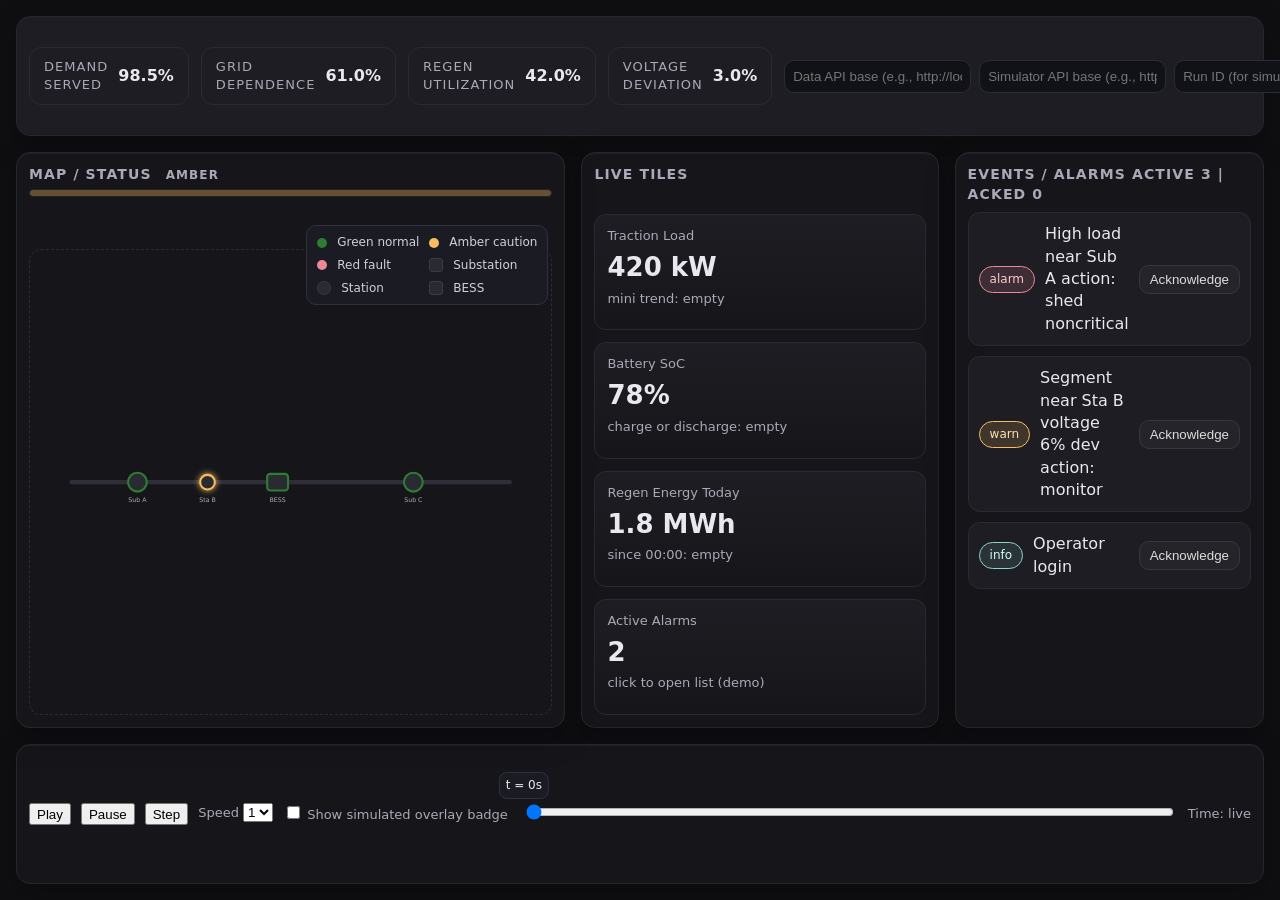
==== dashboard/index.html @ 7cfeedef "file structure 1" ====
<!DOCTYPE html>
<html lang="en">
<head>
  <meta charset="utf-8">
  <meta name="viewport" content="width=device-width, initial-scale=1">
  <title>REMS Dashboard</title>
  <link rel="stylesheet" href="css/styles.css">
</head>
<body>
  <div class="wrap">
    <header id="kpis" class="panel">
      <div class="kpi"><span class="label">Demand Served</span><span id="kpi-demand" class="value">empty</span></div>
      <div class="kpi"><span class="label">Grid Dependence</span><span id="kpi-grid" class="value">empty</span></div>
      <div class="kpi"><span class="label">Regen Utilization</span><span id="kpi-regen" class="value">empty</span></div>
      <div class="kpi"><span class="label">Voltage Deviation</span><span id="kpi-volt" class="value">empty</span></div>
      <div class="cfg">
        <input id="dataBase" placeholder="Data API base (e.g., http://localhost:9000)" />
        <input id="simBase" placeholder="Simulator API base (e.g., http://localhost:9100)" />
        <input id="runId" placeholder="Run ID (for simulator)" />
        <button id="btnFetchLive">Fetch Live</button>
        <button id="btnFetchRun">Fetch Run</button>
        <button id="btnDemoLive">Demo Live</button>
        <button id="btnDemoRun">Demo Run</button>
        <span id="lastUpdate" class="meta muted">Last update: none</span>
      </div>
    </header>

    <section id="map" class="panel">
      <div class="badge sim" id="simBadge">SIMULATED</div>
      <h3 class="title">Map / Status <span id="statusText" class="statusText">unknown</span></h3>
      <div class="statusbar" id="statusbar" aria-hidden="true"></div>
      <div class="legend" id="legend">
        <div><span class="chip dot green"></span> Green normal</div>
        <div><span class="chip dot amber"></span> Amber caution</div>
        <div><span class="chip dot red"></span> Red fault</div>
        <div><span class="chip shape sub"></span> Substation</div>
        <div><span class="chip shape sta"></span> Station</div>
        <div><span class="chip shape bess"></span> BESS</div>
      </div>
      <div class="mapbox">
        <svg id="mapSvg" viewBox="0 0 1000 420">
          <path d="M80 210 L920 210" class="track"/>
        </svg>
        <div class="tip" id="tip"></div>
      </div>
    </section>

    <section id="tiles" class="panel">
      <h3 class="title">Live Tiles</h3>
      <div class="tile" data-key="tractionLoad">
        <div class="small">Traction Load</div>
        <div class="big" id="tile-load">empty</div>
        <div class="small">mini trend: empty</div>
      </div>
      <div class="tile" data-key="batterySOC">
        <div class="small">Battery SoC</div>
        <div class="big" id="tile-soc">empty</div>
        <div class="small">charge or discharge: empty</div>
      </div>
      <div class="tile" data-key="regenToday">
        <div class="small">Regen Energy Today</div>
        <div class="big" id="tile-regen">empty</div>
        <div class="small">since 00:00: empty</div>
      </div>
      <div class="tile" data-key="activeAlarms">
        <div class="small">Active Alarms</div>
        <div class="big" id="tile-alarms">empty</div>
        <div class="small">click to open list (demo)</div>
      </div>
    </section>

    <section id="events" class="panel">
      <h3 class="title">Events / Alarms <span id="evtCounts" class="muted"></span></h3>
      <div id="eventList"></div>
    </section>

    <section id="timeline" class="panel">
      <div class="controls">
        <button id="play">Play</button>
        <button id="pause">Pause</button>
        <button id="step">Step</button>
        <label class="meta">Speed
          <select id="speed"><option>1</option><option>2</option><option>4</option></select>
        </label>
        <label class="meta"><input type="checkbox" id="toggleSim"> Show simulated overlay badge</label>
      </div>
      <div class="sliderWrap">
        <input id="slider" type="range" min="0" max="0" value="0">
        <div id="playhead" class="playhead-badge">t = 0s</div>
        <div id="ticks" class="ticks"></div>
      </div>
      <div class="meta"><span id="timeLabel">Time: empty</span></div>
    </section>
  </div>

  <input id="pickLive" type="file" accept=".json,application/json" style="display:none" />
  <input id="pickRun" type="file" accept=".json,application/json" style="display:none" />

  <script src="js/app.js"></script>
</body>
</html>
---- dashboard/css/styles.css ----
*{box-sizing:border-box}
:root{--bg:#0f0f12;--panel:#16161a;--panel2:#1d1d23;--text:#e8e8ee;--muted:#a9a9b8;--accent:#7aa2f7}
body{margin:0;background:var(--bg);color:var(--text);font:16px/1.4 system-ui,-apple-system,Segoe UI,Roboto,Helvetica,Arial}
.wrap{display:grid;grid-template-rows:120px 1fr 1fr 140px;grid-template-columns:2fr 1.3fr 1fr;grid-template-areas:
"kpis kpis kpis" "map tiles events" "map tiles events" "timeline timeline timeline";gap:16px;padding:16px;min-height:100vh}
.panel{background:var(--panel);border:1px solid #26262f;border-radius:14px;box-shadow:0 1px 0 #20202a inset,0 10px 30px rgba(0,0,0,.25);padding:12px}
.title{font-weight:700;font-size:14px;color:var(--muted);letter-spacing:.08em;text-transform:uppercase;margin:0 0 8px}
.muted{color:#a9a9b8}
#kpis{grid-area:kpis;display:flex;gap:12px;align-items:center;padding:12px;background:var(--panel2)}
.kpi{display:flex;align-items:center;gap:10px;padding:10px 14px;border:1px solid #2a2a34;border-radius:12px}
.kpi .label{font-size:13px;color:var(--muted);text-transform:uppercase;letter-spacing:.08em}
.kpi .value{font-weight:750}
#kpis .cfg{margin-left:auto;display:flex;gap:8px;align-items:center}
#kpis .cfg input{width:200px;background:#111217;color:#fff;border:1px solid #2b2b33;border-radius:10px;padding:8px}
#kpis .cfg button{background:#24242a;border:1px solid #373744;color:#ddd;border-radius:10px;padding:8px 10px;cursor:pointer}
#map{grid-area:map;display:flex;flex-direction:column;position:relative}
.statusText{margin-left:8px;color:#a9a9b8;font-size:12px}
.statusbar{position:absolute;left:12px;right:12px;top:36px;height:8px;border-radius:8px;background:#2a2a33;border:1px solid #373744;color:transparent}
.mapbox{flex:1;border:1px dashed #2b2b34;border-radius:12px;display:grid;place-items:center;color:var(--muted);margin-top:56px;min-height:260px}
#mapSvg{width:100%;height:100%}
.track{stroke:#2f2f3a;stroke-width:8;stroke-linecap:round;fill:none}
.site-dot{fill:#2a2a33;stroke-width:4}
.blink{animation:blink 1s linear infinite}
@keyframes blink{0%{opacity:1}50%{opacity:.3}100%{opacity:1}}
.site-label{fill:#a9a9b8;font-size:12px;text-anchor:middle}
.badge{position:absolute;top:26px;right:16px;background:#2a2a33;color:#bfc1ff;border:1px solid #3a3a48;padding:6px 10px;border-radius:999px;font-size:12px}
.sim{display:none}
.legend{position:absolute;top:72px;right:16px;display:grid;grid-template-columns:auto auto;gap:6px 10px;background:#1b1b24;border:1px solid #303040;padding:8px 10px;border-radius:10px;font-size:12px;color:#cfd0da}
.chip{display:inline-block;vertical-align:middle;margin-right:6px}
.chip.dot{width:10px;height:10px;border-radius:999px}
.chip.dot.green{background:#2e7d32}
.chip.dot.amber{background:#f8bd60}
.chip.dot.red{background:#ed8796}
.chip.shape{width:14px;height:14px;display:inline-grid;place-items:center;border:1px solid #3a3a48;border-radius:3px;background:#2a2a33}
.chip.shape.sub{box-shadow:inset 0 0 0 3px #2a2a33}
.chip.shape.sta{border-radius:999px}
.chip.shape.bess{border-radius:3px}
.tip{position:absolute;pointer-events:none;background:#1b1b24;border:1px solid #303040;padding:8px 10px;border-radius:10px;font-size:13px;color:#eaeaf6;opacity:0;transform:translate(-50%,-120%);transition:opacity .12s}
#tiles{grid-area:tiles;display:grid;grid-template-columns:1fr;gap:12px}
.tile{border:1px solid #2a2a34;border-radius:12px;padding:12px;background:linear-gradient(180deg,var(--panel2),var(--panel));cursor:pointer}
.tile .big{font-size:26px;font-weight:800;margin:4px 0}
.tile .small{color:#a9a9b8;font-size:13px}
#events{grid-area:events;display:flex;flex-direction:column}
#eventList{display:flex;flex-direction:column;gap:10px}
.event{border:1px solid #2a2a34;border-radius:12px;padding:10px;background:var(--panel2);display:grid;grid-template-columns:auto 1fr auto;gap:10px;align-items:center}
.event.flash{animation:flash 1.2s ease-out 1}
@keyframes flash{0%{box-shadow:0 0 0 rgba(0,0,0,0)}30%{box-shadow:0 0 0 5px rgba(122,162,247,.2)}100%{box-shadow:0 0 0 rgba(0,0,0,0)}}
.event .pill{border-radius:999px;padding:4px 10px;font-size:12px;border:1px solid #333}
.event button{background:#24242a;border:1px solid #373744;color:#ddd;border-radius:10px;padding:6px 10px;cursor:pointer}
.event button.acked{background:#1e402e;border-color:#2f7a50;color:#c7f9de}
#timeline{grid-area:timeline;display:grid;grid-template-columns:auto 1fr auto;gap:16px;align-items:center}
.controls{display:flex;gap:10px;flex-wrap:wrap}
.meta{color:#a9a9b8;font-size:13px}
.sliderWrap{position:relative}
#slider{width:100%}
.playhead-badge{position:absolute;top:-30px;left:0;transform:translateX(-50%);background:#1b1b24;border:1px solid #303040;padding:4px 6px;border-radius:8px;font-size:12px;pointer-events:none}
.ticks{position:absolute;left:0;right:0;bottom:-8px;height:8px}
.tick{position:absolute;bottom:0;width:2px;height:8px;background:#7aa2f7}
.tick.alarm{height:12px;background:#ed8796}
@media (max-width:1100px){.wrap{grid-template-columns:1fr;grid-template-areas:"kpis""map""tiles""events""timeline"}}
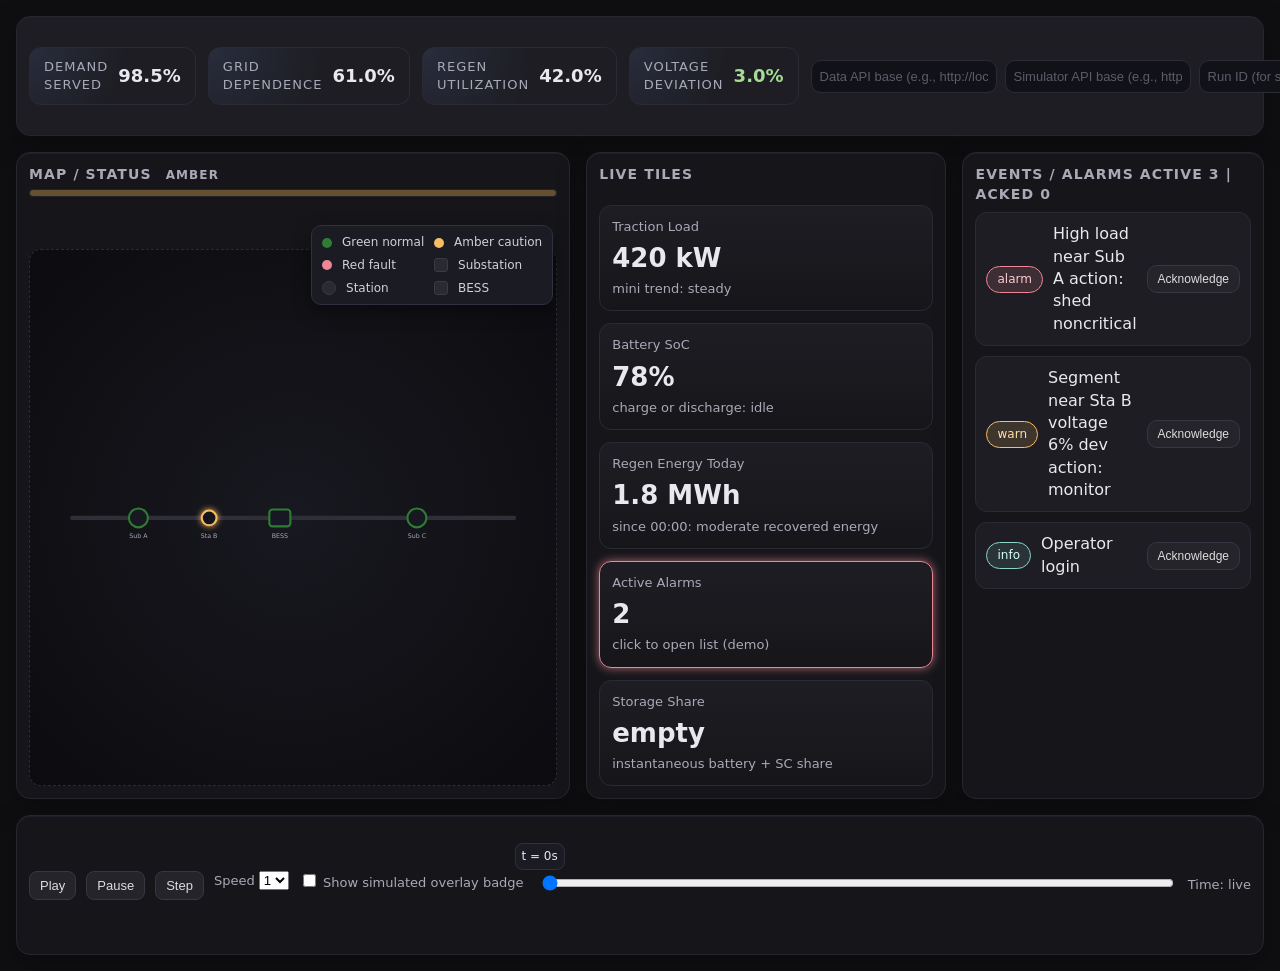
==== commit 3c13f49b: "Polish pass 2" ====
--- a/dashboard/index.html
+++ b/dashboard/index.html
@@ -67,6 +67,11 @@
         <div class="big" id="tile-alarms">empty</div>
         <div class="small">click to open list (demo)</div>
       </div>
+      <div class="tile" data-key="storageShare">
+        <div class="small">Storage Share</div>
+        <div class="big" id="tile-storage">empty</div>
+        <div class="small">instantaneous battery + SC share</div>
+      </div>
     </section>
 
     <section id="events" class="panel">
--- a/dashboard/css/styles.css
+++ b/dashboard/css/styles.css
@@ -1,60 +1,563 @@
 *{box-sizing:border-box}
-:root{--bg:#0f0f12;--panel:#16161a;--panel2:#1d1d23;--text:#e8e8ee;--muted:#a9a9b8;--accent:#7aa2f7}
-body{margin:0;background:var(--bg);color:var(--text);font:16px/1.4 system-ui,-apple-system,Segoe UI,Roboto,Helvetica,Arial}
-.wrap{display:grid;grid-template-rows:120px 1fr 1fr 140px;grid-template-columns:2fr 1.3fr 1fr;grid-template-areas:
-"kpis kpis kpis" "map tiles events" "map tiles events" "timeline timeline timeline";gap:16px;padding:16px;min-height:100vh}
-.panel{background:var(--panel);border:1px solid #26262f;border-radius:14px;box-shadow:0 1px 0 #20202a inset,0 10px 30px rgba(0,0,0,.25);padding:12px}
-.title{font-weight:700;font-size:14px;color:var(--muted);letter-spacing:.08em;text-transform:uppercase;margin:0 0 8px}
-.muted{color:#a9a9b8}
-#kpis{grid-area:kpis;display:flex;gap:12px;align-items:center;padding:12px;background:var(--panel2)}
-.kpi{display:flex;align-items:center;gap:10px;padding:10px 14px;border:1px solid #2a2a34;border-radius:12px}
-.kpi .label{font-size:13px;color:var(--muted);text-transform:uppercase;letter-spacing:.08em}
-.kpi .value{font-weight:750}
-#kpis .cfg{margin-left:auto;display:flex;gap:8px;align-items:center}
-#kpis .cfg input{width:200px;background:#111217;color:#fff;border:1px solid #2b2b33;border-radius:10px;padding:8px}
-#kpis .cfg button{background:#24242a;border:1px solid #373744;color:#ddd;border-radius:10px;padding:8px 10px;cursor:pointer}
-#map{grid-area:map;display:flex;flex-direction:column;position:relative}
-.statusText{margin-left:8px;color:#a9a9b8;font-size:12px}
-.statusbar{position:absolute;left:12px;right:12px;top:36px;height:8px;border-radius:8px;background:#2a2a33;border:1px solid #373744;color:transparent}
-.mapbox{flex:1;border:1px dashed #2b2b34;border-radius:12px;display:grid;place-items:center;color:var(--muted);margin-top:56px;min-height:260px}
-#mapSvg{width:100%;height:100%}
-.track{stroke:#2f2f3a;stroke-width:8;stroke-linecap:round;fill:none}
-.site-dot{fill:#2a2a33;stroke-width:4}
-.blink{animation:blink 1s linear infinite}
-@keyframes blink{0%{opacity:1}50%{opacity:.3}100%{opacity:1}}
-.site-label{fill:#a9a9b8;font-size:12px;text-anchor:middle}
-.badge{position:absolute;top:26px;right:16px;background:#2a2a33;color:#bfc1ff;border:1px solid #3a3a48;padding:6px 10px;border-radius:999px;font-size:12px}
-.sim{display:none}
-.legend{position:absolute;top:72px;right:16px;display:grid;grid-template-columns:auto auto;gap:6px 10px;background:#1b1b24;border:1px solid #303040;padding:8px 10px;border-radius:10px;font-size:12px;color:#cfd0da}
-.chip{display:inline-block;vertical-align:middle;margin-right:6px}
-.chip.dot{width:10px;height:10px;border-radius:999px}
-.chip.dot.green{background:#2e7d32}
-.chip.dot.amber{background:#f8bd60}
-.chip.dot.red{background:#ed8796}
-.chip.shape{width:14px;height:14px;display:inline-grid;place-items:center;border:1px solid #3a3a48;border-radius:3px;background:#2a2a33}
-.chip.shape.sub{box-shadow:inset 0 0 0 3px #2a2a33}
-.chip.shape.sta{border-radius:999px}
-.chip.shape.bess{border-radius:3px}
-.tip{position:absolute;pointer-events:none;background:#1b1b24;border:1px solid #303040;padding:8px 10px;border-radius:10px;font-size:13px;color:#eaeaf6;opacity:0;transform:translate(-50%,-120%);transition:opacity .12s}
-#tiles{grid-area:tiles;display:grid;grid-template-columns:1fr;gap:12px}
-.tile{border:1px solid #2a2a34;border-radius:12px;padding:12px;background:linear-gradient(180deg,var(--panel2),var(--panel));cursor:pointer}
-.tile .big{font-size:26px;font-weight:800;margin:4px 0}
-.tile .small{color:#a9a9b8;font-size:13px}
-#events{grid-area:events;display:flex;flex-direction:column}
-#eventList{display:flex;flex-direction:column;gap:10px}
-.event{border:1px solid #2a2a34;border-radius:12px;padding:10px;background:var(--panel2);display:grid;grid-template-columns:auto 1fr auto;gap:10px;align-items:center}
-.event.flash{animation:flash 1.2s ease-out 1}
-@keyframes flash{0%{box-shadow:0 0 0 rgba(0,0,0,0)}30%{box-shadow:0 0 0 5px rgba(122,162,247,.2)}100%{box-shadow:0 0 0 rgba(0,0,0,0)}}
-.event .pill{border-radius:999px;padding:4px 10px;font-size:12px;border:1px solid #333}
-.event button{background:#24242a;border:1px solid #373744;color:#ddd;border-radius:10px;padding:6px 10px;cursor:pointer}
-.event button.acked{background:#1e402e;border-color:#2f7a50;color:#c7f9de}
-#timeline{grid-area:timeline;display:grid;grid-template-columns:auto 1fr auto;gap:16px;align-items:center}
-.controls{display:flex;gap:10px;flex-wrap:wrap}
-.meta{color:#a9a9b8;font-size:13px}
-.sliderWrap{position:relative}
-#slider{width:100%}
-.playhead-badge{position:absolute;top:-30px;left:0;transform:translateX(-50%);background:#1b1b24;border:1px solid #303040;padding:4px 6px;border-radius:8px;font-size:12px;pointer-events:none}
-.ticks{position:absolute;left:0;right:0;bottom:-8px;height:8px}
-.tick{position:absolute;bottom:0;width:2px;height:8px;background:#7aa2f7}
-.tick.alarm{height:12px;background:#ed8796}
-@media (max-width:1100px){.wrap{grid-template-columns:1fr;grid-template-areas:"kpis""map""tiles""events""timeline"}}
+
+/* ------------------------------------------------------------------
+   Theme tokens
+------------------------------------------------------------------ */
+:root{
+  --bg:#0f0f12;
+  --panel:#16161a;
+  --panel2:#1d1d23;
+  --text:#e8e8ee;
+  --muted:#a9a9b8;
+  --accent:#7aa2f7;
+  --accent-soft:rgba(122,162,247,.16);
+  --border:#26262f;
+  --border-strong:#303040;
+  --shadow-soft:0 10px 30px rgba(0,0,0,.25);
+}
+
+/* ------------------------------------------------------------------
+   Layout
+------------------------------------------------------------------ */
+body{
+  margin:0;
+  background:var(--bg);
+  color:var(--text);
+  font:16px/1.4 system-ui,-apple-system,Segoe UI,Roboto,Helvetica,Arial;
+}
+
+.wrap{
+  display:grid;
+  grid-template-rows:120px 1fr 1fr 140px;
+  grid-template-columns:2fr 1.3fr 1fr;
+  grid-template-areas:
+    "kpis kpis kpis"
+    "map  tiles events"
+    "map  tiles events"
+    "timeline timeline timeline";
+  gap:16px;
+  padding:16px;
+  min-height:100vh;
+}
+
+/* ------------------------------------------------------------------
+   Panels
+------------------------------------------------------------------ */
+.panel{
+  background:var(--panel);
+  border:1px solid var(--border);
+  border-radius:14px;
+  box-shadow:0 1px 0 #20202a inset,var(--shadow-soft);
+  padding:12px;
+  position:relative;
+}
+
+.title{
+  font-weight:700;
+  font-size:14px;
+  color:var(--muted);
+  letter-spacing:.08em;
+  text-transform:uppercase;
+  margin:0 0 8px;
+}
+
+.muted{color:var(--muted);}
+
+/* ------------------------------------------------------------------
+   KPI header
+------------------------------------------------------------------ */
+#kpis{
+  grid-area:kpis;
+  display:flex;
+  gap:12px;
+  align-items:center;
+  padding:12px;
+  background:var(--panel2);
+  border-radius:14px;
+  border:1px solid var(--border);
+}
+
+.kpi{
+  display:flex;
+  align-items:center;
+  gap:10px;
+  padding:10px 14px;
+  border:1px solid #2a2a34;
+  border-radius:12px;
+  background:radial-gradient(circle at top left,rgba(122,162,247,.12),transparent 55%);
+  transition:background .18s ease,border-color .18s ease,transform .12s ease;
+}
+
+.kpi .label{
+  font-size:13px;
+  color:var(--muted);
+  text-transform:uppercase;
+  letter-spacing:.08em;
+}
+
+.kpi .value{
+  font-weight:750;
+  font-size:18px;
+}
+
+.kpi:hover{
+  border-color:#3b3b4a;
+  background:radial-gradient(circle at top left,rgba(122,162,247,.2),transparent 60%);
+  transform:translateY(-1px);
+}
+
+/* config controls */
+#kpis .cfg{
+  margin-left:auto;
+  display:flex;
+  gap:8px;
+  align-items:center;
+}
+
+#kpis .cfg input{
+  width:200px;
+  background:#111217;
+  color:#fff;
+  border:1px solid #2b2b33;
+  border-radius:10px;
+  padding:8px;
+  font-size:13px;
+}
+
+#kpis .cfg input::placeholder{
+  color:#5c5c6a;
+}
+
+#kpis .cfg button{
+  background:#24242a;
+  border:1px solid #373744;
+  color:#ddd;
+  border-radius:10px;
+  padding:8px 10px;
+  cursor:pointer;
+  font-size:13px;
+  transition:background .16s ease,border-color .16s ease,transform .08s ease;
+}
+
+#kpis .cfg button:hover{
+  background:#2b2b33;
+  border-color:#4b4b5c;
+  transform:translateY(-1px);
+}
+
+/* Demo buttons visually de-emphasised (but still functional) */
+#btnDemoLive,
+#btnDemoRun{
+  opacity:.65;
+  border-style:dashed;
+}
+
+/* ------------------------------------------------------------------
+   Map / corridor
+------------------------------------------------------------------ */
+#map{
+  grid-area:map;
+  display:flex;
+  flex-direction:column;
+  position:relative;
+}
+
+.statusText{
+  margin-left:8px;
+  color:var(--muted);
+  font-size:12px;
+}
+
+.statusbar{
+  position:absolute;
+  left:12px;
+  right:12px;
+  top:36px;
+  height:8px;
+  border-radius:8px;
+  background:#2a2a33;
+  border:1px solid #373744;
+  color:transparent;
+  opacity:.25;
+  transition:background .2s ease,opacity .2s ease;
+}
+
+.mapbox{
+  flex:1;
+  border:1px dashed #2b2b34;
+  border-radius:12px;
+  display:grid;
+  place-items:center;
+  color:var(--muted);
+  margin-top:56px;
+  min-height:260px;
+  background:radial-gradient(circle at center,#181820 0,#111116 55%,#0c0c10 100%);
+  overflow:hidden;
+}
+
+#mapSvg{
+  width:100%;
+  height:100%;
+}
+
+.track{
+  stroke:#2f2f3a;
+  stroke-width:8;
+  stroke-linecap:round;
+  fill:none;
+}
+
+/* asset markers */
+.site-dot{
+  fill:#1a1a22;
+  stroke-width:4;
+  transition:transform .12s ease,stroke .16s ease,filter .16s ease,opacity .16s ease;
+}
+
+/* differentiate by type purely with stroke / shape already in SVG */
+.site-dot[data-type="substation"]{fill:#181822;}
+.site-dot[data-type="station"]{fill:#14141d;}
+.site-dot[data-type="bess"]{fill:#181824;}
+
+.blink{animation:blink 1s linear infinite;}
+
+@keyframes blink{
+  0%{opacity:1}
+  50%{opacity:.3}
+  100%{opacity:1}
+}
+
+.site-label{
+  fill:var(--muted);
+  font-size:12px;
+  text-anchor:middle;
+}
+
+/* hover emphasis via CSS only */
+.site-dot:hover{
+  transform:scale(1.12);
+  filter:drop-shadow(0 0 8px rgba(122,162,247,.65));
+}
+
+.badge{
+  position:absolute;
+  top:26px;
+  right:16px;
+  background:#2a2a33;
+  color:#bfc1ff;
+  border:1px solid #3a3a48;
+  padding:6px 10px;
+  border-radius:999px;
+  font-size:12px;
+}
+
+/* toggled from JS */
+.sim{display:none;}
+
+.legend{
+  position:absolute;
+  top:72px;
+  right:16px;
+  display:grid;
+  grid-template-columns:auto auto;
+  gap:6px 10px;
+  background:#1b1b24;
+  border:1px solid var(--border-strong);
+  padding:8px 10px;
+  border-radius:10px;
+  font-size:12px;
+  color:#cfd0da;
+  box-shadow:0 6px 18px rgba(0,0,0,.35);
+}
+
+.chip{
+  display:inline-block;
+  vertical-align:middle;
+  margin-right:6px;
+}
+
+.chip.dot{
+  width:10px;
+  height:10px;
+  border-radius:999px;
+}
+
+.chip.dot.green{background:#2e7d32;}
+.chip.dot.amber{background:#f8bd60;}
+.chip.dot.red{background:#ed8796;}
+
+.chip.shape{
+  width:14px;
+  height:14px;
+  display:inline-grid;
+  place-items:center;
+  border:1px solid #3a3a48;
+  border-radius:3px;
+  background:#2a2a33;
+}
+
+.chip.shape.sub{box-shadow:inset 0 0 0 3px #2a2a33;}
+.chip.shape.sta{border-radius:999px;}
+.chip.shape.bess{border-radius:3px;}
+
+/* tooltip */
+.tip{
+  position:absolute;
+  pointer-events:none;
+  background:#1b1b24;
+  border:1px solid var(--border-strong);
+  padding:8px 10px;
+  border-radius:10px;
+  font-size:13px;
+  color:#eaeaf6;
+  opacity:0;
+  transform:translate(-50%,-120%);
+  transition:opacity .12s ease;
+  max-width:220px;
+  box-shadow:0 10px 30px rgba(0,0,0,.55);
+}
+
+/* ------------------------------------------------------------------
+   Tiles (live summary)
+------------------------------------------------------------------ */
+#tiles{
+  grid-area:tiles;
+  display:grid;
+  grid-template-columns:1fr;
+  gap:12px;
+}
+
+.tile{
+  border:1px solid #2a2a34;
+  border-radius:12px;
+  padding:12px;
+  background:linear-gradient(180deg,var(--panel2),var(--panel));
+  cursor:pointer;
+  transition:border-color .16s ease,box-shadow .16s ease,transform .1s ease,background .16s ease;
+}
+
+.tile .big{
+  font-size:26px;
+  font-weight:800;
+  margin:4px 0;
+}
+
+.tile .small{
+  color:var(--muted);
+  font-size:13px;
+}
+
+/* subtle focus when user hovers tiles */
+.tile:hover{
+  border-color:var(--accent);
+  box-shadow:0 0 0 1px var(--accent-soft),0 16px 26px rgba(0,0,0,.35);
+  transform:translateY(-2px);
+}
+
+/* ------------------------------------------------------------------
+   Events / alarms
+------------------------------------------------------------------ */
+#events{
+  grid-area:events;
+  display:flex;
+  flex-direction:column;
+}
+
+#eventList{
+  display:flex;
+  flex-direction:column;
+  gap:10px;
+  max-height:calc(100% - 40px);
+  overflow-y:auto;
+}
+
+/* make scrollbars less ugly in supporting browsers */
+#eventList{
+  scrollbar-width:thin;
+  scrollbar-color:#444 #16161a;
+}
+
+#eventList::-webkit-scrollbar{
+  width:6px;
+}
+
+#eventList::-webkit-scrollbar-track{
+  background:#16161a;
+}
+
+#eventList::-webkit-scrollbar-thumb{
+  background:#3b3b48;
+  border-radius:999px;
+}
+
+.event{
+  border:1px solid #2a2a34;
+  border-radius:12px;
+  padding:10px;
+  background:var(--panel2);
+  display:grid;
+  grid-template-columns:auto 1fr auto;
+  gap:10px;
+  align-items:center;
+  transition:border-color .14s ease,box-shadow .14s ease,transform .08s ease;
+}
+
+.event.flash{
+  animation:flash 1.2s ease-out 1;
+}
+
+@keyframes flash{
+  0%{box-shadow:0 0 0 rgba(0,0,0,0);}
+  30%{box-shadow:0 0 0 5px rgba(122,162,247,.2);}
+  100%{box-shadow:0 0 0 rgba(0,0,0,0);}
+}
+
+.event:hover{
+  border-color:#3b3b4a;
+  transform:translateY(-1px);
+}
+
+.event .pill{
+  border-radius:999px;
+  padding:4px 10px;
+  font-size:12px;
+  border:1px solid #333;
+}
+
+.event button{
+  background:#24242a;
+  border:1px solid #373744;
+  color:#ddd;
+  border-radius:10px;
+  padding:6px 10px;
+  cursor:pointer;
+  font-size:12px;
+  white-space:nowrap;
+  transition:background .16s ease,border-color .16s ease,transform .08s ease;
+}
+
+.event button:hover{
+  background:#2b2b33;
+  border-color:#4b4b5c;
+  transform:translateY(-1px);
+}
+
+.event button.acked{
+  background:#1e402e;
+  border-color:#2f7a50;
+  color:#c7f9de;
+}
+
+/* ------------------------------------------------------------------
+   Timeline controls
+------------------------------------------------------------------ */
+#timeline{
+  grid-area:timeline;
+  display:grid;
+  grid-template-columns:auto 1fr auto;
+  gap:16px;
+  align-items:center;
+}
+
+.controls{
+  display:flex;
+  gap:10px;
+  flex-wrap:wrap;
+}
+
+.controls button{
+  background:#24242a;
+  border:1px solid #373744;
+  color:#ddd;
+  border-radius:8px;
+  padding:6px 10px;
+  cursor:pointer;
+  font-size:13px;
+  transition:background .16s ease,border-color .16s ease,transform .08s ease;
+}
+
+.controls button:hover{
+  background:#2b2b33;
+  border-color:#4b4b5c;
+  transform:translateY(-1px);
+}
+
+.meta{
+  color:var(--muted);
+  font-size:13px;
+}
+
+.sliderWrap{
+  position:relative;
+}
+
+#slider{
+  width:100%;
+}
+
+.playhead-badge{
+  position:absolute;
+  top:-30px;
+  left:0;
+  transform:translateX(-50%);
+  background:#1b1b24;
+  border:1px solid var(--border-strong);
+  padding:4px 6px;
+  border-radius:8px;
+  font-size:12px;
+  pointer-events:none;
+  white-space:nowrap;
+}
+
+.ticks{
+  position:absolute;
+  left:0;
+  right:0;
+  bottom:-8px;
+  height:8px;
+}
+
+.tick{
+  position:absolute;
+  bottom:0;
+  width:2px;
+  height:8px;
+  background:var(--accent);
+}
+
+.tick.alarm{
+  height:12px;
+  background:#ed8796;
+}
+
+/* ------------------------------------------------------------------
+   Responsive
+------------------------------------------------------------------ */
+@media (max-width:1100px){
+  .wrap{
+    grid-template-columns:1fr;
+    grid-template-areas:
+      "kpis"
+      "map"
+      "tiles"
+      "events"
+      "timeline";
+    grid-template-rows:auto auto auto auto auto;
+  }
+
+  #kpis{
+    flex-wrap:wrap;
+  }
+
+  #kpis .cfg{
+    width:100%;
+    flex-wrap:wrap;
+    justify-content:flex-start;
+    margin-top:8px;
+  }
+
+  #kpis .cfg input{
+    width:calc(50% - 8px);
+    min-width:140px;
+  }
+}
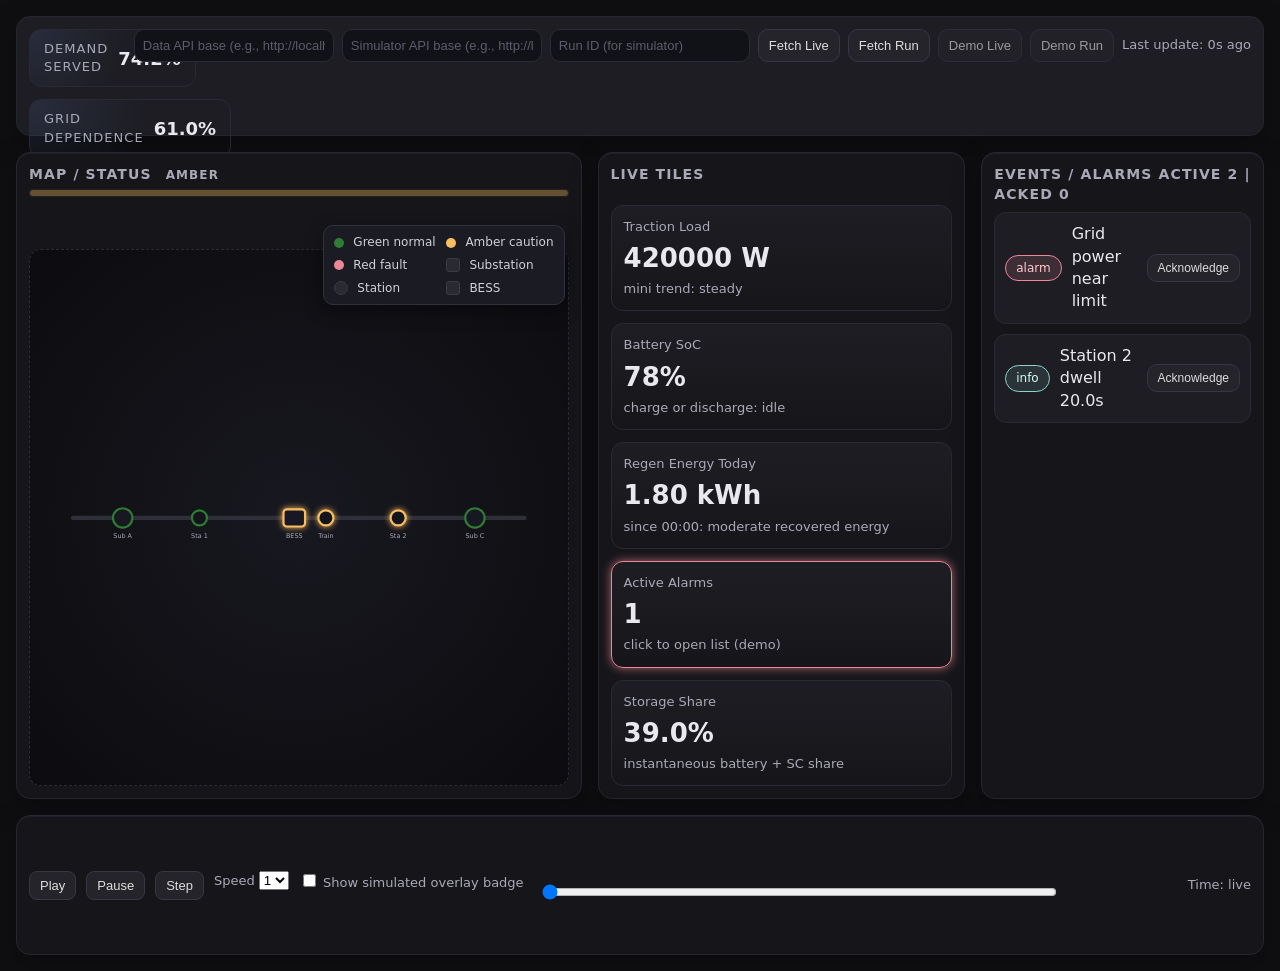
==== commit 3239c195: "Massive Pre-Expo polish pass" ====
--- a/dashboard/index.html
+++ b/dashboard/index.html
@@ -9,10 +9,13 @@
 <body>
   <div class="wrap">
     <header id="kpis" class="panel">
-      <div class="kpi"><span class="label">Demand Served</span><span id="kpi-demand" class="value">empty</span></div>
-      <div class="kpi"><span class="label">Grid Dependence</span><span id="kpi-grid" class="value">empty</span></div>
-      <div class="kpi"><span class="label">Regen Utilization</span><span id="kpi-regen" class="value">empty</span></div>
-      <div class="kpi"><span class="label">Voltage Deviation</span><span id="kpi-volt" class="value">empty</span></div>
+      <div class="kpiRow">
+        <div class="kpi"><span class="label">Demand Served</span><span id="kpi-demand" class="value">empty</span></div>
+        <div class="kpi"><span class="label">Grid Dependence</span><span id="kpi-grid" class="value">empty</span></div>
+        <div class="kpi"><span class="label">Regen Utilization</span><span id="kpi-regen" class="value">empty</span></div>
+        <div class="kpi"><span class="label">Voltage Deviation</span><span id="kpi-volt" class="value">empty</span></div>
+        <div id="runMetaBar" class="runMetaBar" aria-live="polite"></div>
+      </div>
       <div class="cfg">
         <input id="dataBase" placeholder="Data API base (e.g., http://localhost:9000)" />
         <input id="simBase" placeholder="Simulator API base (e.g., http://localhost:9100)" />
@@ -94,7 +97,7 @@
         <div id="playhead" class="playhead-badge">t = 0s</div>
         <div id="ticks" class="ticks"></div>
       </div>
-      <div class="meta"><span id="timeLabel">Time: empty</span></div>
+      <div class="meta timeline-readout"><span id="timeLabel">Time: empty</span></div>
     </section>
   </div>
 
--- a/dashboard/css/styles.css
+++ b/dashboard/css/styles.css
@@ -68,13 +68,21 @@
 ------------------------------------------------------------------ */
 #kpis{
   grid-area:kpis;
-  display:flex;
-  gap:12px;
-  align-items:center;
+  display:grid;
+  grid-template-columns:minmax(0,1fr) auto;
+  gap:16px;
+  align-items:start;
   padding:12px;
   background:var(--panel2);
   border-radius:14px;
   border:1px solid var(--border);
+}
+
+.kpiRow{
+  display:flex;
+  flex-wrap:wrap;
+  gap:12px;
+  align-items:stretch;
 }
 
 .kpi{
@@ -103,7 +111,50 @@
 .kpi:hover{
   border-color:#3b3b4a;
   background:radial-gradient(circle at top left,rgba(122,162,247,.2),transparent 60%);
-  transform:translateY(-1px);
+  transform:none;
+}
+
+.runMetaBar{
+  display:flex;
+  flex-wrap:wrap;
+  gap:8px;
+  align-items:center;
+  min-height:48px;
+}
+
+.meta-pill{
+  display:inline-flex;
+  align-items:center;
+  gap:8px;
+  padding:8px 10px;
+  border:1px solid #2f3140;
+  border-radius:999px;
+  background:rgba(17,18,23,.92);
+  color:#d5d8e8;
+  font-size:12px;
+  white-space:nowrap;
+}
+
+.meta-pill-label{
+  color:#9ba0b7;
+  text-transform:uppercase;
+  letter-spacing:.08em;
+  font-size:11px;
+}
+
+.meta-pill-value{
+  color:#eef0fa;
+  font-weight:700;
+}
+
+.meta-pill-info{
+  border-color:rgba(122,162,247,.45);
+  background:rgba(122,162,247,.12);
+}
+
+.meta-pill-success{
+  border-color:rgba(166,218,149,.4);
+  background:rgba(166,218,149,.12);
 }
 
 /* config controls */
@@ -211,6 +262,8 @@
 .site-dot{
   fill:#1a1a22;
   stroke-width:4;
+  transform-box:fill-box;
+  transform-origin:center;
   transition:transform .12s ease,stroke .16s ease,filter .16s ease,opacity .16s ease;
 }
 
@@ -231,12 +284,18 @@
   fill:var(--muted);
   font-size:12px;
   text-anchor:middle;
+  pointer-events:none;
 }
 
 /* hover emphasis via CSS only */
 .site-dot:hover{
-  transform:scale(1.12);
-  filter:drop-shadow(0 0 8px rgba(122,162,247,.65));
+  transform:scale(1.03);
+  filter:drop-shadow(0 0 5px rgba(122,162,247,.45));
+}
+
+.site-dot-focus{
+  transform:scale(1.05);
+  filter:drop-shadow(0 0 7px rgba(122,162,247,.38));
 }
 
 .badge{
@@ -351,7 +410,7 @@
 .tile:hover{
   border-color:var(--accent);
   box-shadow:0 0 0 1px var(--accent-soft),0 16px 26px rgba(0,0,0,.35);
-  transform:translateY(-2px);
+  transform:translateY(-1px);
 }
 
 /* ------------------------------------------------------------------
@@ -454,7 +513,7 @@
 #timeline{
   grid-area:timeline;
   display:grid;
-  grid-template-columns:auto 1fr auto;
+  grid-template-columns:auto minmax(0,1fr) auto;
   gap:16px;
   align-items:center;
 }
@@ -489,31 +548,36 @@
 
 .sliderWrap{
   position:relative;
+  min-width:0;
+  padding:32px 0 18px;
 }
 
 #slider{
   width:100%;
+  display:block;
 }
 
 .playhead-badge{
   position:absolute;
-  top:-30px;
+  top:0;
   left:0;
   transform:translateX(-50%);
   background:#1b1b24;
   border:1px solid var(--border-strong);
-  padding:4px 6px;
+  padding:5px 8px;
   border-radius:8px;
   font-size:12px;
   pointer-events:none;
   white-space:nowrap;
+  z-index:2;
+  box-shadow:0 8px 20px rgba(0,0,0,.3);
 }
 
 .ticks{
   position:absolute;
   left:0;
   right:0;
-  bottom:-8px;
+  bottom:0;
   height:8px;
 }
 
@@ -525,9 +589,24 @@
   background:var(--accent);
 }
 
-.tick.alarm{
-  height:12px;
-  background:#ed8796;
+.tick-range{
+  position:absolute;
+  bottom:1px;
+  height:6px;
+  border-radius:999px;
+  min-width:3px;
+}
+
+.alarm-range{
+  background:linear-gradient(90deg,rgba(237,135,150,.72),rgba(237,135,150,.92));
+  box-shadow:0 0 0 1px rgba(237,135,150,.18);
+}
+
+.timeline-readout{
+  justify-self:end;
+  min-width:180px;
+  text-align:right;
+  white-space:nowrap;
 }
 
 /* ------------------------------------------------------------------
@@ -546,7 +625,7 @@
   }
 
   #kpis{
-    flex-wrap:wrap;
+    grid-template-columns:1fr;
   }
 
   #kpis .cfg{
